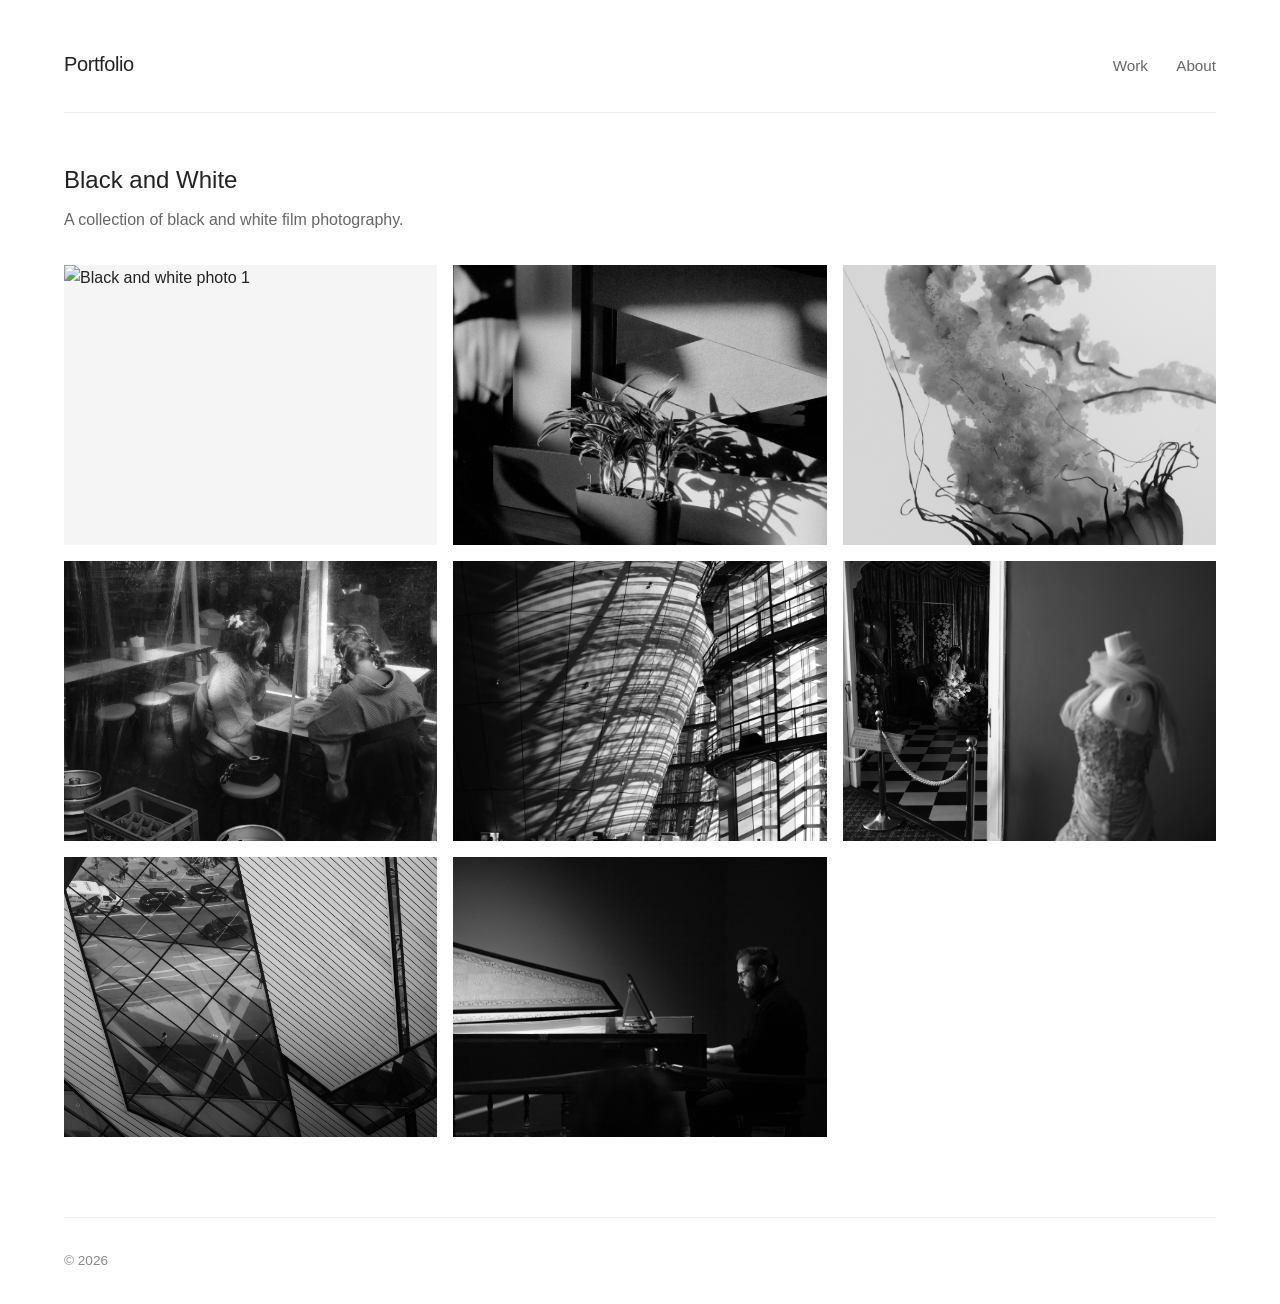
==== series/black-and-white/index.html @ 69a93510 "Add black and white photo series Replace placeholder sample series with an 8-photo black and white f" ====
<!DOCTYPE html>
<html lang="en">
<head>
    <meta charset="UTF-8">
    <meta name="viewport" content="width=device-width, initial-scale=1.0">
    <title>Black and White — Portfolio</title>
    <link rel="stylesheet" href="../../css/style.css">
</head>
<body>
    <header>
        <h1><a href="../../index.html">Portfolio</a></h1>
        <nav>
            <a href="../../index.html">Work</a>
            <a href="../../about.html">About</a>
        </nav>
    </header>

    <main>
        <section class="series-header">
            <h2>Black and White</h2>
            <p>A collection of black and white film photography.</p>
        </section>

        <section class="gallery">
            <figure class="gallery-item">
                <img src="images/2021-06-05-edu400-fm10-55micro-37.jpg"
                     srcset="images/2021-06-05-edu400-fm10-55micro-37.jpg 800w, images/2021-06-05-edu400-fm10-55micro-37.jpg 1600w"
                     sizes="(max-width: 600px) 90vw, 45vw"
                     loading="lazy"
                     alt="Black and white photo 1"
                     onclick="openLightbox(this)">
            </figure>
            <figure class="gallery-item">
                <img src="images/2023-02-04-foma-400-minolta-x370--6.jpg"
                     srcset="images/2023-02-04-foma-400-minolta-x370--6.jpg 800w, images/2023-02-04-foma-400-minolta-x370--6.jpg 1600w"
                     sizes="(max-width: 600px) 90vw, 45vw"
                     loading="lazy"
                     alt="Black and white photo 2"
                     onclick="openLightbox(this)">
            </figure>
            <figure class="gallery-item">
                <img src="images/DSCF0714.jpg"
                     srcset="images/DSCF0714.jpg 800w, images/DSCF0714.jpg 1600w"
                     sizes="(max-width: 600px) 90vw, 45vw"
                     loading="lazy"
                     alt="Black and white photo 3"
                     onclick="openLightbox(this)">
            </figure>
            <figure class="gallery-item">
                <img src="images/DSCF0837.jpg"
                     srcset="images/DSCF0837.jpg 800w, images/DSCF0837.jpg 1600w"
                     sizes="(max-width: 600px) 90vw, 45vw"
                     loading="lazy"
                     alt="Black and white photo 4"
                     onclick="openLightbox(this)">
            </figure>
            <figure class="gallery-item">
                <img src="images/DSCF1011.jpg"
                     srcset="images/DSCF1011.jpg 800w, images/DSCF1011.jpg 1600w"
                     sizes="(max-width: 600px) 90vw, 45vw"
                     loading="lazy"
                     alt="Black and white photo 5"
                     onclick="openLightbox(this)">
            </figure>
            <figure class="gallery-item">
                <img src="images/DSCF1406.jpg"
                     srcset="images/DSCF1406.jpg 800w, images/DSCF1406.jpg 1600w"
                     sizes="(max-width: 600px) 90vw, 45vw"
                     loading="lazy"
                     alt="Black and white photo 6"
                     onclick="openLightbox(this)">
            </figure>
            <figure class="gallery-item">
                <img src="images/DSCF4381.jpg"
                     srcset="images/DSCF4381.jpg 800w, images/DSCF4381.jpg 1600w"
                     sizes="(max-width: 600px) 90vw, 45vw"
                     loading="lazy"
                     alt="Black and white photo 7"
                     onclick="openLightbox(this)">
            </figure>
            <figure class="gallery-item">
                <img src="images/IMG_9805.jpg"
                     srcset="images/IMG_9805.jpg 800w, images/IMG_9805.jpg 1600w"
                     sizes="(max-width: 600px) 90vw, 45vw"
                     loading="lazy"
                     alt="Black and white photo 8"
                     onclick="openLightbox(this)">
            </figure>
        </section>
    </main>

    <div id="lightbox" class="lightbox" onclick="closeLightbox()">
        <img id="lightbox-img" src="" alt="">
    </div>

    <footer>
        <p>&copy; 2026</p>
    </footer>

    <script src="../../js/main.js"></script>
</body>
</html>
---- css/style.css ----
* {
    margin: 0;
    padding: 0;
    box-sizing: border-box;
}

body {
    font-family: -apple-system, BlinkMacSystemFont, "Segoe UI", Roboto, Helvetica, Arial, sans-serif;
    line-height: 1.6;
    color: #222;
    background: #fff;
    padding: 0 5vw;
}

header {
    display: flex;
    justify-content: space-between;
    align-items: baseline;
    padding: 3rem 0 2rem;
    border-bottom: 1px solid #eee;
    margin-bottom: 3rem;
}

header h1 {
    font-size: 1.25rem;
    font-weight: 500;
    letter-spacing: -0.02em;
}

header h1 a {
    text-decoration: none;
    color: #222;
}

nav a {
    margin-left: 1.5rem;
    text-decoration: none;
    color: #666;
    font-size: 0.95rem;
}

nav a:hover {
    color: #222;
}

/* Series grid on home page */
.series-grid {
    display: grid;
    grid-template-columns: repeat(auto-fill, minmax(300px, 1fr));
    gap: 2rem;
}

.series-card {
    text-decoration: none;
    color: inherit;
}

.series-image {
    aspect-ratio: 4 / 3;
    overflow: hidden;
    margin-bottom: 0.75rem;
    background: #f5f5f5;
}

.series-image img {
    width: 100%;
    height: 100%;
    object-fit: cover;
    display: block;
    transition: transform 0.3s ease;
}

.series-card:hover .series-image img {
    transform: scale(1.02);
}

.series-card h2 {
    font-size: 1.1rem;
    font-weight: 500;
    margin-bottom: 0.25rem;
}

.series-card p {
    font-size: 0.9rem;
    color: #888;
}

/* Series page */
.series-header {
    margin-bottom: 2rem;
}

.series-header h2 {
    font-size: 1.5rem;
    font-weight: 500;
    margin-bottom: 0.5rem;
}

.series-header p {
    color: #666;
    max-width: 600px;
}

.gallery {
    display: grid;
    grid-template-columns: repeat(auto-fill, minmax(350px, 1fr));
    gap: 1rem;
}

.gallery-item {
    margin: 0;
    cursor: pointer;
}

.gallery-item img {
    width: 100%;
    aspect-ratio: 4 / 3;
    object-fit: cover;
    display: block;
    background: #f5f5f5;
    transition: opacity 0.2s ease;
}

.gallery-item img:hover {
    opacity: 0.92;
}

/* Lightbox */
.lightbox {
    display: none;
    position: fixed;
    top: 0;
    left: 0;
    width: 100%;
    height: 100%;
    background: rgba(255, 255, 255, 0.97);
    z-index: 1000;
    cursor: zoom-out;
    justify-content: center;
    align-items: center;
}

.lightbox.active {
    display: flex;
}

.lightbox img {
    max-width: 92vw;
    max-height: 92vh;
    object-fit: contain;
}

/* About page */
.about {
    max-width: 600px;
}

.about h2 {
    font-size: 1.5rem;
    font-weight: 500;
    margin-bottom: 1rem;
}

.about p {
    margin-bottom: 1rem;
    color: #444;
}

footer {
    margin-top: 5rem;
    padding: 2rem 0;
    border-top: 1px solid #eee;
    font-size: 0.85rem;
    color: #888;
}

@media (max-width: 600px) {
    header {
        flex-direction: column;
        gap: 0.75rem;
    }

    nav a {
        margin-left: 0;
        margin-right: 1.5rem;
    }

    .series-grid {
        grid-template-columns: 1fr;
    }

    .gallery {
        grid-template-columns: 1fr;
    }
}
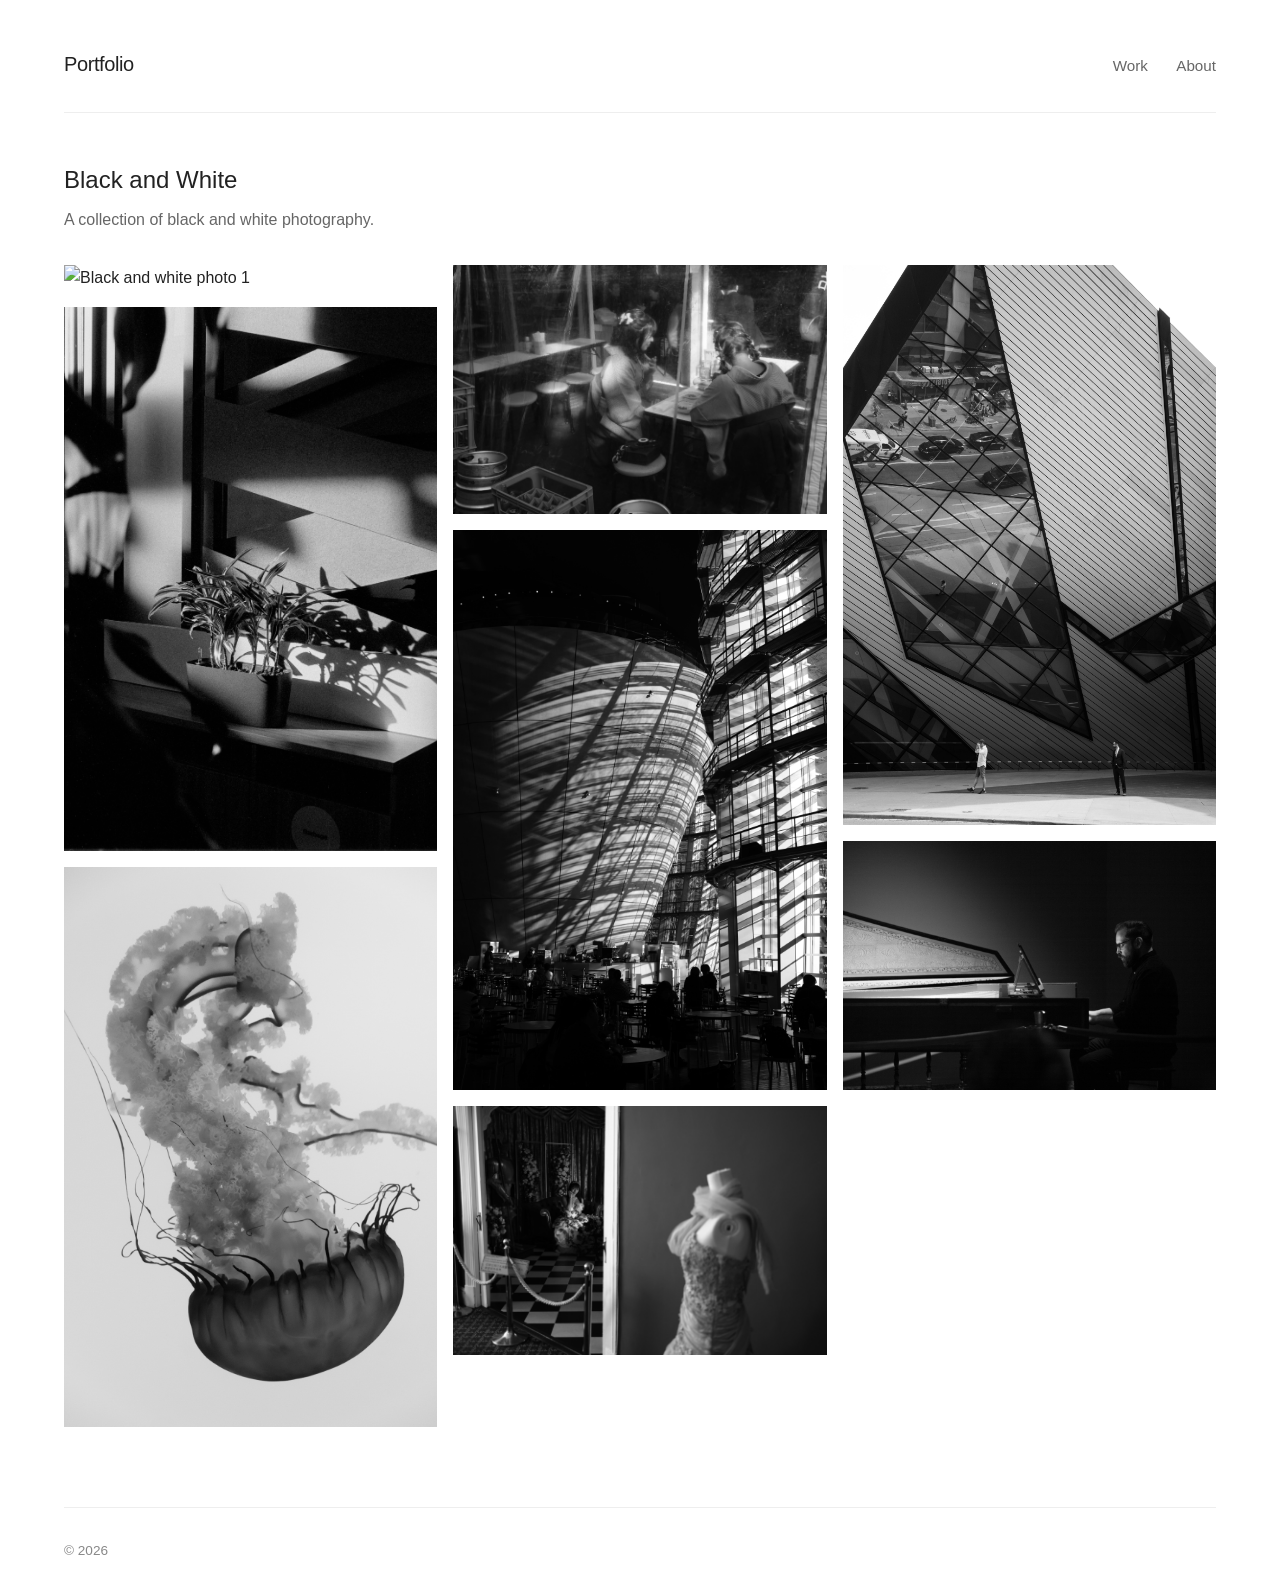
==== commit e5350b5f: "Fix series description Remove "film" since most images in the series are digital.  Co-Authored-By: C" ====
--- a/series/black-and-white/index.html
+++ b/series/black-and-white/index.html
@@ -18,7 +18,7 @@
     <main>
         <section class="series-header">
             <h2>Black and White</h2>
-            <p>A collection of black and white film photography.</p>
+            <p>A collection of black and white photography.</p>
         </section>
 
         <section class="gallery">
--- a/css/style.css
+++ b/css/style.css
@@ -102,22 +102,19 @@
 }
 
 .gallery {
-    display: grid;
-    grid-template-columns: repeat(auto-fill, minmax(350px, 1fr));
-    gap: 1rem;
+    column-count: 3;
+    column-gap: 1rem;
 }
 
 .gallery-item {
-    margin: 0;
+    margin: 0 0 1rem;
     cursor: pointer;
+    break-inside: avoid;
 }
 
 .gallery-item img {
     width: 100%;
-    aspect-ratio: 4 / 3;
-    object-fit: cover;
     display: block;
-    background: #f5f5f5;
     transition: opacity 0.2s ease;
 }
 
@@ -174,6 +171,12 @@
     color: #888;
 }
 
+@media (max-width: 900px) {
+    .gallery {
+        column-count: 2;
+    }
+}
+
 @media (max-width: 600px) {
     header {
         flex-direction: column;
@@ -190,6 +193,6 @@
     }
 
     .gallery {
-        grid-template-columns: 1fr;
+        column-count: 1;
     }
 }
